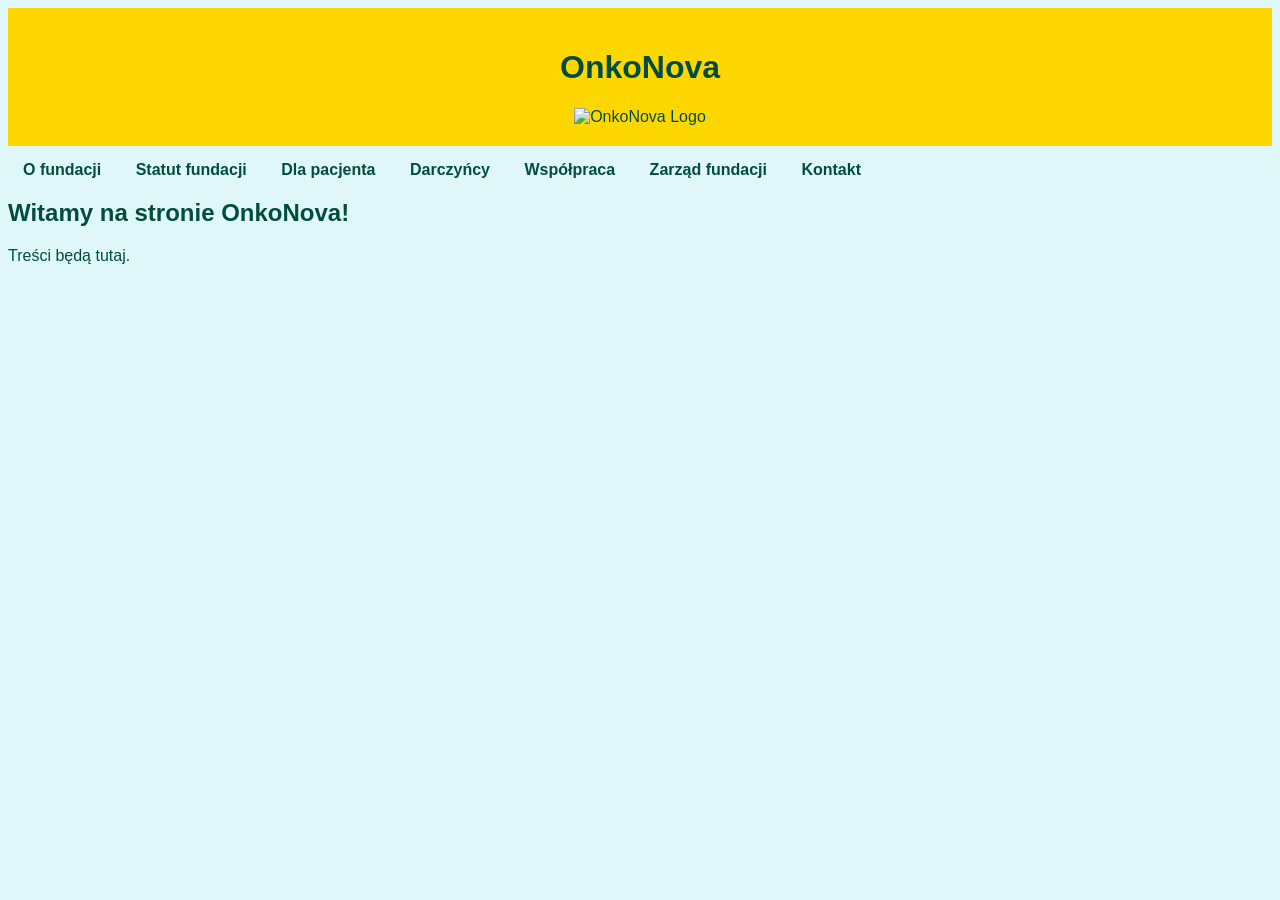
==== index.html @ 29f6d18a "Create initial project structure with index.html" ====
<!DOCTYPE html>
<html lang="pl">
<head>
    <meta charset="UTF-8">
    <meta name="viewport" content="width=device-width, initial-scale=1.0">
    <title>OnkoNova</title>
    <style>
        body {
            font-family: Arial, sans-serif;
            background-color: #E0F7FA; /* Light Teal */
            color: #004D40; /* Dark Teal */
        }
        header {
            background-color: gold;
            padding: 20px;
            text-align: center;
        }
        nav {
            margin: 15px 0;
        }
        nav a {
            margin: 0 15px;
            text-decoration: none;
            color: #004D40; /* Dark Teal */
            font-weight: bold;
        }
        nav a:hover {
            text-decoration: underline;
        }
    </style>
</head>
<body>
    <header>
        <h1>OnkoNova</h1>
        <img src="logo.png" alt="OnkoNova Logo" />
    </header>
    <nav>
        <a href="#fundacja">O fundacji</a>
        <a href="#statut">Statut fundacji</a>
        <a href="#pacjenta">Dla pacjenta</a>
        <a href="#darczyncy">Darczyńcy</a>
        <a href="#wspolpraca">Współpraca</a>
        <a href="#zarzad">Zarząd fundacji</a>
        <a href="#kontakt">Kontakt</a>
    </nav>
    <main>
        <h2>Witamy na stronie OnkoNova!</h2>
        <p>Treści będą tutaj.</p>
    </main>
</body>
</html>
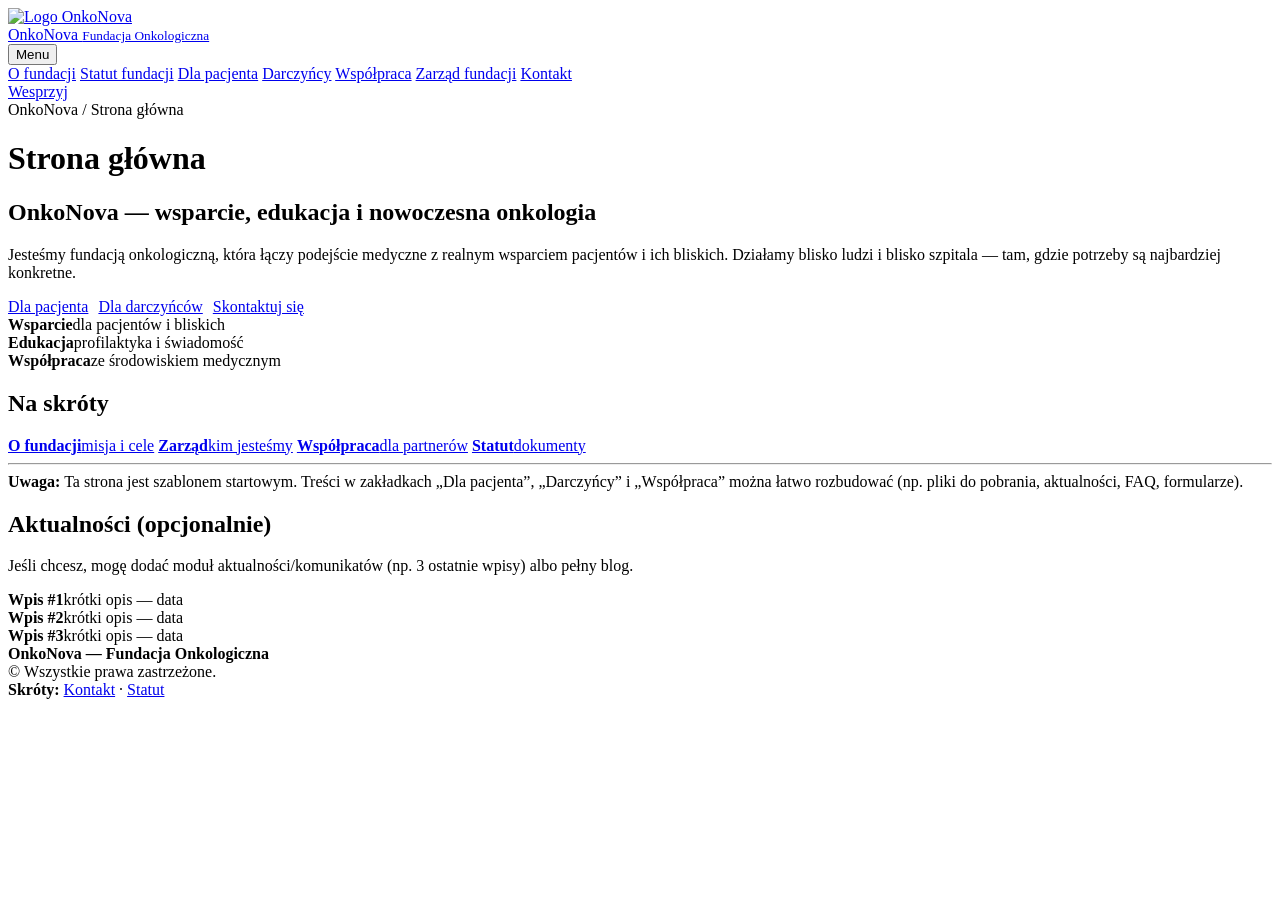
==== commit 15d1dbc1: "Create index.html" ====
--- a/index.html
+++ b/index.html
@@ -1,51 +1,115 @@
-<!DOCTYPE html>
+<!doctype html>
 <html lang="pl">
 <head>
-    <meta charset="UTF-8">
-    <meta name="viewport" content="width=device-width, initial-scale=1.0">
-    <title>OnkoNova</title>
-    <style>
-        body {
-            font-family: Arial, sans-serif;
-            background-color: #E0F7FA; /* Light Teal */
-            color: #004D40; /* Dark Teal */
-        }
-        header {
-            background-color: gold;
-            padding: 20px;
-            text-align: center;
-        }
-        nav {
-            margin: 15px 0;
-        }
-        nav a {
-            margin: 0 15px;
-            text-decoration: none;
-            color: #004D40; /* Dark Teal */
-            font-weight: bold;
-        }
-        nav a:hover {
-            text-decoration: underline;
-        }
-    </style>
+  <meta charset="utf-8" />
+  <meta name="viewport" content="width=device-width, initial-scale=1" />
+  <title>Strona główna — OnkoNova</title>
+  <meta name="description" content="OnkoNova — Fundacja Onkologiczna." />
+  <link rel="icon" href="assets/logo.png" />
+  <link rel="stylesheet" href="assets/styles.css" />
 </head>
 <body>
-    <header>
-        <h1>OnkoNova</h1>
-        <img src="logo.png" alt="OnkoNova Logo" />
-    </header>
-    <nav>
-        <a href="#fundacja">O fundacji</a>
-        <a href="#statut">Statut fundacji</a>
-        <a href="#pacjenta">Dla pacjenta</a>
-        <a href="#darczyncy">Darczyńcy</a>
-        <a href="#wspolpraca">Współpraca</a>
-        <a href="#zarzad">Zarząd fundacji</a>
-        <a href="#kontakt">Kontakt</a>
+  
+<div class="topbar">
+  <div class="container topbar-inner">
+    <a class="brand" href="index.html" aria-label="OnkoNova - strona główna">
+      <img src="assets/logo.png" alt="Logo OnkoNova" />
+      <div class="title">
+        OnkoNova
+        <small>Fundacja Onkologiczna</small>
+      </div>
+    </a>
+
+    <button class="btn mobile-toggle" id="mobileToggle" type="button" aria-label="Menu">Menu</button>
+
+    <nav class="nav" id="nav" aria-label="Główna nawigacja">
+      <a href="about.html">O fundacji</a>
+      <a href="statute.html">Statut fundacji</a>
+      <a href="patient.html">Dla pacjenta</a>
+      <a href="donors.html">Darczyńcy</a>
+      <a href="cooperation.html">Współpraca</a>
+      <a href="board.html">Zarząd fundacji</a>
+      <a href="contact.html">Kontakt</a>
     </nav>
-    <main>
-        <h2>Witamy na stronie OnkoNova!</h2>
-        <p>Treści będą tutaj.</p>
-    </main>
+
+    <div class="actions">
+      <a class="btn primary" href="donors.html">Wesprzyj</a>
+    </div>
+  </div>
+</div>
+
+  <main class="container">
+    <div class="page-title">
+      <div class="breadcrumb">OnkoNova / Strona główna</div>
+      <h1>Strona główna</h1>
+    </div>
+    
+<section class="hero">
+  <div class="card">
+    <h1>OnkoNova — wsparcie, edukacja i nowoczesna onkologia</h1>
+    <p class="lead">
+      Jesteśmy fundacją onkologiczną, która łączy podejście medyczne z realnym wsparciem pacjentów i ich bliskich.
+      Działamy blisko ludzi i blisko szpitala — tam, gdzie potrzeby są najbardziej konkretne.
+    </p>
+    <div style="display:flex; gap:10px; flex-wrap:wrap; margin-top:10px;">
+      <a class="btn primary" href="patient.html">Dla pacjenta</a>
+      <a class="btn" href="donors.html">Dla darczyńców</a>
+      <a class="btn" href="contact.html">Skontaktuj się</a>
+    </div>
+
+    <div class="kpis" aria-label="Najważniejsze obszary działania">
+      <div class="kpi"><b>Wsparcie</b><span>dla pacjentów i bliskich</span></div>
+      <div class="kpi"><b>Edukacja</b><span>profilaktyka i świadomość</span></div>
+      <div class="kpi"><b>Współpraca</b><span>ze środowiskiem medycznym</span></div>
+    </div>
+  </div>
+
+  <div class="card">
+    <h2>Na skróty</h2>
+    <div class="grid2" style="margin-top:12px;">
+      <a class="kpi" href="about.html"><b>O fundacji</b><span>misja i cele</span></a>
+      <a class="kpi" href="board.html"><b>Zarząd</b><span>kim jesteśmy</span></a>
+      <a class="kpi" href="cooperation.html"><b>Współpraca</b><span>dla partnerów</span></a>
+      <a class="kpi" href="statute.html"><b>Statut</b><span>dokumenty</span></a>
+    </div>
+
+    <hr class="sep"/>
+
+    <div class="notice">
+      <b>Uwaga:</b> Ta strona jest szablonem startowym. Treści w zakładkach „Dla pacjenta”, „Darczyńcy” i „Współpraca”
+      można łatwo rozbudować (np. pliki do pobrania, aktualności, FAQ, formularze).
+    </div>
+  </div>
+</section>
+
+<section class="section">
+  <div class="card">
+    <h2>Aktualności (opcjonalnie)</h2>
+    <p>Jeśli chcesz, mogę dodać moduł aktualności/komunikatów (np. 3 ostatnie wpisy) albo pełny blog.</p>
+    <div class="grid3">
+      <div class="kpi"><b>Wpis #1</b><span>krótki opis — data</span></div>
+      <div class="kpi"><b>Wpis #2</b><span>krótki opis — data</span></div>
+      <div class="kpi"><b>Wpis #3</b><span>krótki opis — data</span></div>
+    </div>
+  </div>
+</section>
+
+  </main>
+  
+<footer class="footer">
+  <div class="container">
+    <div class="footgrid">
+      <div>
+        <b>OnkoNova — Fundacja Onkologiczna</b><br/>
+        <span class="small">© <span id="year"></span> Wszystkie prawa zastrzeżone.</span>
+      </div>
+      <div class="small">
+        <div><b>Skróty:</b> <a href="contact.html">Kontakt</a> · <a href="statute.html">Statut</a></div>
+      </div>
+    </div>
+  </div>
+</footer>
+<script src="assets/site.js"></script>
+
 </body>
-</html>+</html>
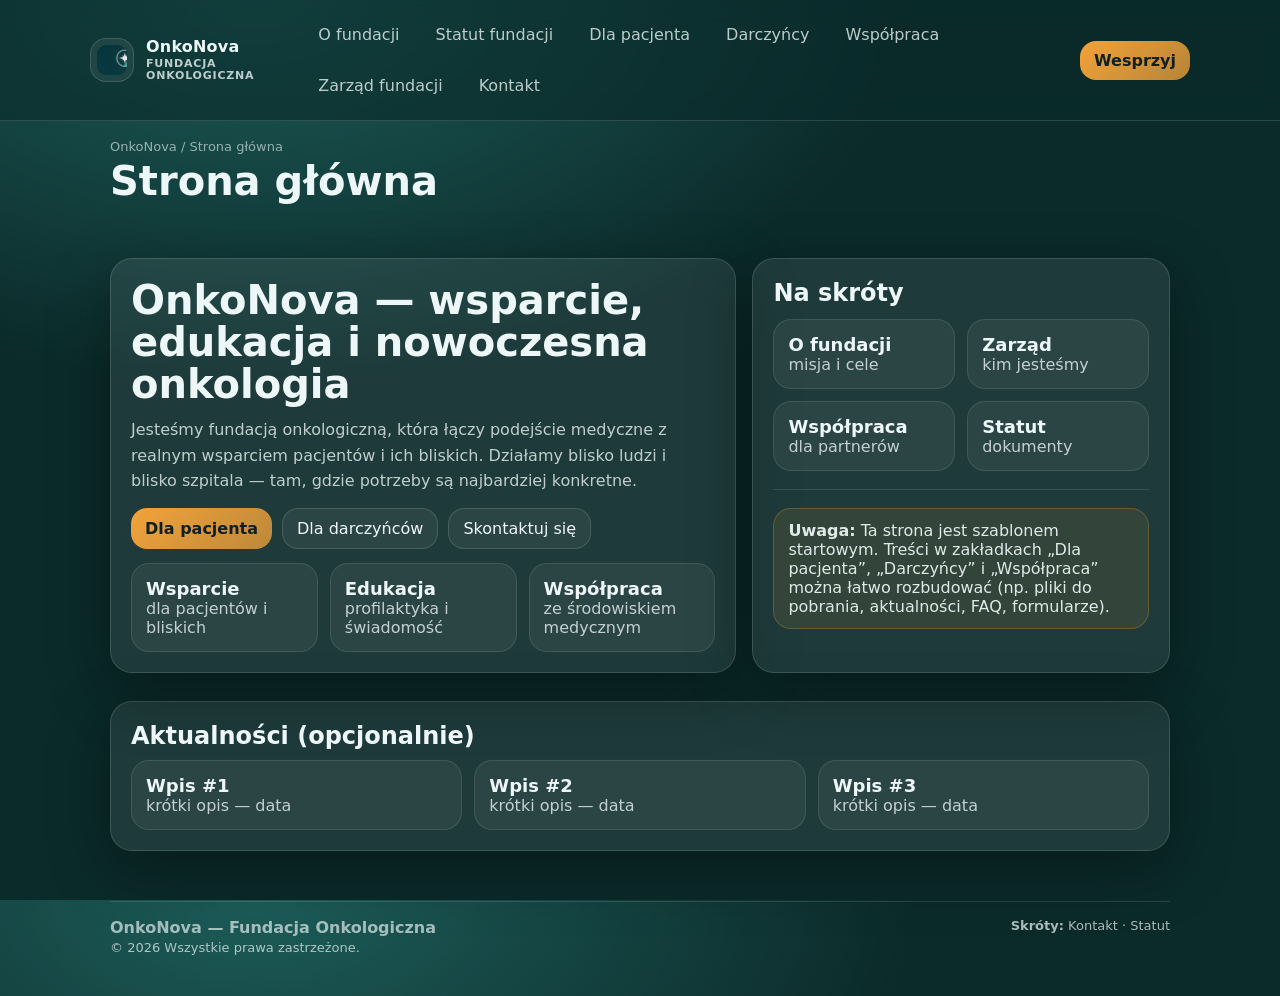
==== commit 5cb66a49: "Update index.html" ====
--- a/index.html
+++ b/index.html
@@ -85,7 +85,6 @@
 <section class="section">
   <div class="card">
     <h2>Aktualności (opcjonalnie)</h2>
-    <p>Jeśli chcesz, mogę dodać moduł aktualności/komunikatów (np. 3 ostatnie wpisy) albo pełny blog.</p>
     <div class="grid3">
       <div class="kpi"><b>Wpis #1</b><span>krótki opis — data</span></div>
       <div class="kpi"><b>Wpis #2</b><span>krótki opis — data</span></div>
--- a/assets/styles.css
+++ b/assets/styles.css
@@ -0,0 +1,252 @@
+:root{
+  --bg:#0b2a2a;              /* deep teal */
+  --bg2:#0f3b3b;             /* teal */
+  --card: rgba(255,255,255,.08);
+  --border: rgba(255,255,255,.14);
+  --text:#eef7f7;
+  --muted: rgba(238,247,247,.78);
+  --accent:#f2a33a;          /* warm orange (partner graphic) */
+  --accent2:#46c2b2;         /* mint/teal highlight */
+  --shadow: 0 18px 60px rgba(0,0,0,.35);
+  --radius: 22px;
+}
+
+*{ box-sizing:border-box; }
+html,body{ height:100%; }
+body{
+  margin:0;
+  font-family: system-ui, -apple-system, Segoe UI, Roboto, Arial, sans-serif;
+  color:var(--text);
+  background:
+    radial-gradient(1200px 700px at 20% 0%, rgba(70,194,178,.25) 0%, rgba(11,42,42,1) 55%),
+    radial-gradient(900px 600px at 95% 15%, rgba(242,163,58,.16) 0%, rgba(11,42,42,0) 55%),
+    linear-gradient(180deg, var(--bg2), var(--bg));
+}
+
+a{ color:inherit; text-decoration:none; }
+.container{ max-width:1100px; margin:0 auto; padding:0 20px; }
+
+.topbar{
+  position: sticky;
+  top: 0;
+  z-index: 100;
+  backdrop-filter: blur(12px);
+  background: rgba(11,42,42,.62);
+  border-bottom: 1px solid var(--border);
+}
+
+.topbar-inner{
+  display:flex;
+  align-items:center;
+  justify-content:space-between;
+  gap:14px;
+  padding:14px 0;
+}
+
+.brand{
+  display:flex;
+  align-items:center;
+  gap:12px;
+  font-weight:800;
+  letter-spacing:.2px;
+}
+.brand img{
+  width:44px; height:44px;
+  border-radius:16px;
+  background: rgba(255,255,255,.07);
+  border: 1px solid var(--border);
+  padding:6px;
+}
+.brand .title{ line-height:1.05; }
+.brand .title small{
+  display:block;
+  font-weight:600;
+  color:var(--muted);
+  letter-spacing:.8px;
+  text-transform:uppercase;
+  font-size:11px;
+  margin-top:3px;
+}
+
+.nav{
+  display:flex;
+  align-items:center;
+  gap:10px;
+  flex-wrap:wrap;
+}
+.nav a{
+  color: var(--muted);
+  padding:10px 12px;
+  border-radius: 14px;
+  border: 1px solid transparent;
+}
+.nav a:hover{
+  color: var(--text);
+  border-color: rgba(255,255,255,.12);
+  background: rgba(255,255,255,.06);
+}
+.nav a.active{
+  color: var(--text);
+  border-color: rgba(242,163,58,.45);
+  background: rgba(242,163,58,.10);
+}
+
+.actions{ display:flex; gap:10px; align-items:center; }
+.btn{
+  display:inline-flex; align-items:center; justify-content:center;
+  padding:10px 14px;
+  border-radius: 16px;
+  border: 1px solid rgba(255,255,255,.14);
+  background: rgba(255,255,255,.06);
+  color: var(--text);
+  cursor:pointer;
+}
+.btn:hover{ background: rgba(255,255,255,.09); }
+.btn.primary{
+  border: none;
+  background: linear-gradient(135deg, var(--accent), rgba(242,163,58,.75));
+  color: #102020;
+  font-weight: 800;
+}
+.btn.primary:hover{ filter: brightness(1.02); }
+
+.mobile-toggle{ display:none; }
+
+.hero{
+  padding: 38px 0 18px;
+  display:grid;
+  grid-template-columns: 1.2fr .8fr;
+  gap: 16px;
+  align-items: stretch;
+}
+.card{
+  background: var(--card);
+  border: 1px solid var(--border);
+  border-radius: var(--radius);
+  box-shadow: var(--shadow);
+  padding: 20px;
+}
+h1{ font-size: 40px; line-height: 1.05; margin: 0 0 12px; }
+h2{ font-size: 24px; margin: 0 0 10px; }
+h3{ font-size: 18px; margin: 0 0 8px; }
+p{ color: var(--muted); line-height: 1.6; margin: 0 0 14px; }
+.lead{ font-size: 16px; }
+
+.kpis{
+  display:grid;
+  grid-template-columns: repeat(3, 1fr);
+  gap: 12px;
+  margin-top: 14px;
+}
+.kpi{
+  background: rgba(255,255,255,.06);
+  border: 1px solid rgba(255,255,255,.10);
+  border-radius: 18px;
+  padding: 14px;
+}
+.kpi b{ display:block; font-size: 18px; }
+.kpi span{ color: var(--muted); }
+
+.grid3{
+  display:grid;
+  grid-template-columns: repeat(3,1fr);
+  gap: 12px;
+}
+.grid2{
+  display:grid;
+  grid-template-columns: repeat(2,1fr);
+  gap: 12px;
+}
+
+.pill{
+  display:inline-flex; align-items:center; gap:8px;
+  padding: 8px 10px;
+  border-radius: 999px;
+  border: 1px solid rgba(255,255,255,.12);
+  background: rgba(255,255,255,.06);
+  color: var(--muted);
+  font-size: 13px;
+}
+.dot{ width:8px; height:8px; border-radius:99px; background: var(--accent2); }
+
+.section{ padding: 10px 0 24px; }
+.page-title{ padding: 18px 0 6px; }
+.breadcrumb{ color: rgba(238,247,247,.60); font-size: 13px; margin: 0 0 6px; }
+
+.list{
+  margin: 0; padding-left: 18px;
+  color: var(--muted);
+  line-height:1.6;
+}
+.list li{ margin: 6px 0; }
+
+.person{
+  display:grid;
+  grid-template-columns: 140px 1fr;
+  gap: 14px;
+  align-items: start;
+}
+
+.avatar{
+  width: 140px;
+  height: 140px;
+  border-radius: 26px;
+  object-fit: cover;
+  border: 1px solid rgba(255,255,255,.12);
+  box-shadow: var(--shadow);
+}
+
+hr.sep{
+  border: none;
+  border-top: 1px solid rgba(255,255,255,.12);
+  margin: 18px 0;
+}
+
+.form{
+  display:grid;
+  grid-template-columns: 1fr 1fr;
+  gap: 12px;
+}
+label{ display:block; font-size: 13px; color: rgba(238,247,247,.75); margin-bottom: 6px; }
+input, textarea{
+  width:100%;
+  border-radius: 16px;
+  padding: 12px 14px;
+  border: 1px solid rgba(255,255,255,.14);
+  background: rgba(255,255,255,.06);
+  color: var(--text);
+  outline: none;
+}
+textarea{ min-height: 120px; resize: vertical; grid-column: 1 / -1; }
+
+.footer{
+  padding: 26px 0 40px;
+  color: rgba(238,247,247,.65);
+}
+.footer .footgrid{
+  display:flex; justify-content:space-between; gap:14px; flex-wrap:wrap;
+  border-top: 1px solid rgba(255,255,255,.12);
+  padding-top: 16px;
+}
+
+.notice{
+  padding: 12px 14px;
+  border-radius: 18px;
+  background: rgba(242,163,58,.10);
+  border: 1px solid rgba(242,163,58,.25);
+  color: rgba(238,247,247,.92);
+}
+.small{ font-size: 13px; color: rgba(238,247,247,.70); }
+
+@media (max-width: 980px){
+  .hero{ grid-template-columns: 1fr; }
+  .kpis{ grid-template-columns: 1fr; }
+  .grid3{ grid-template-columns: 1fr; }
+  .grid2{ grid-template-columns: 1fr; }
+  .form{ grid-template-columns: 1fr; }
+  .person{ grid-template-columns: 1fr; }
+  .avatar{ width: 120px; height: 120px; }
+  .nav{ display:none; width:100%; padding-bottom: 10px; }
+  .nav.open{ display:flex; }
+  .mobile-toggle{ display:inline-flex; }
+}
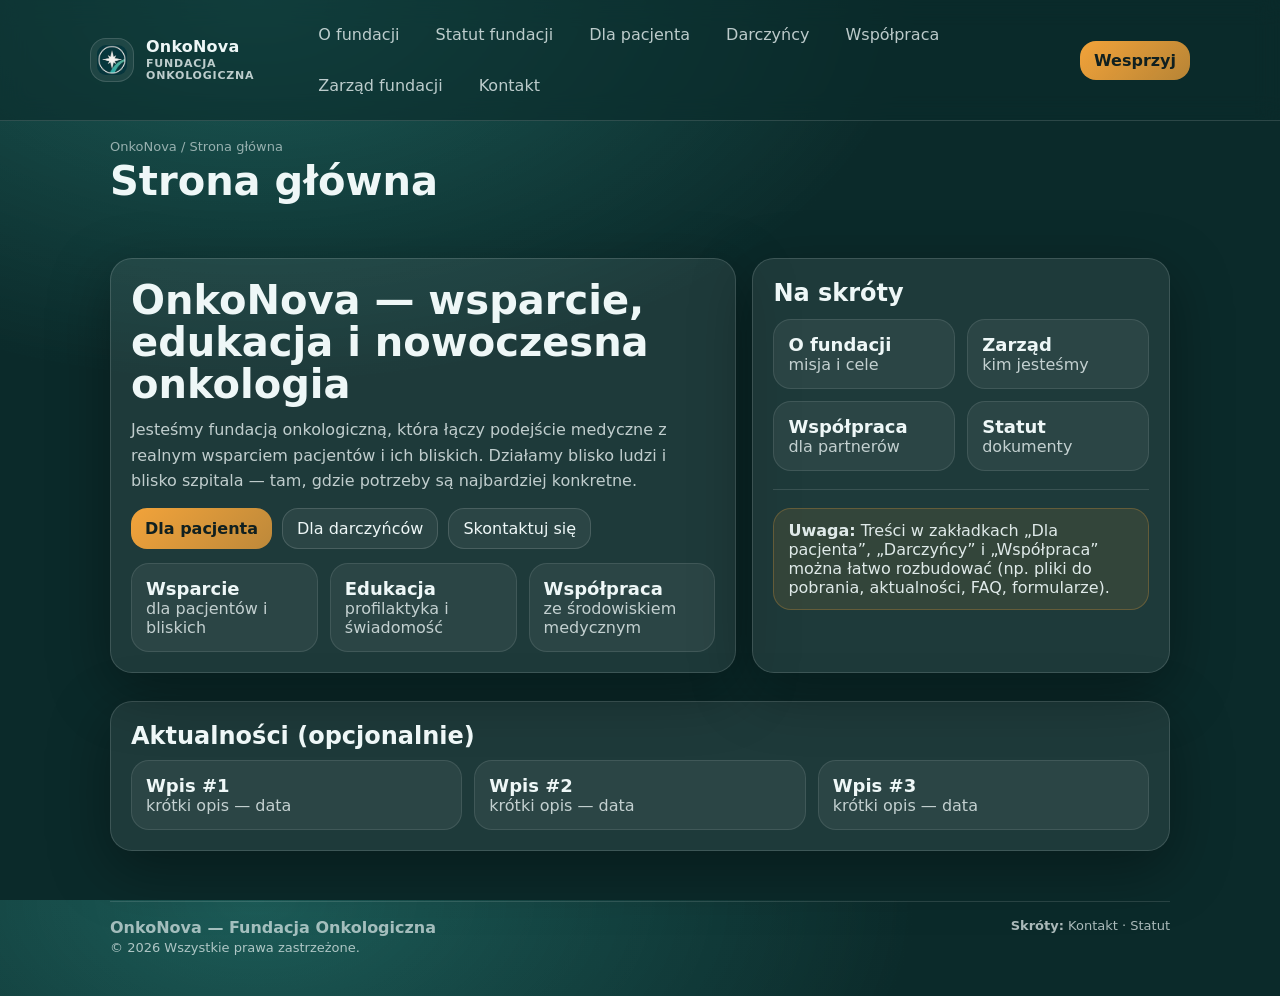
==== commit 588998a6: "Update index.html" ====
--- a/index.html
+++ b/index.html
@@ -76,7 +76,7 @@
     <hr class="sep"/>
 
     <div class="notice">
-      <b>Uwaga:</b> Ta strona jest szablonem startowym. Treści w zakładkach „Dla pacjenta”, „Darczyńcy” i „Współpraca”
+      <b>Uwaga:</b> Treści w zakładkach „Dla pacjenta”, „Darczyńcy” i „Współpraca”
       można łatwo rozbudować (np. pliki do pobrania, aktualności, FAQ, formularze).
     </div>
   </div>
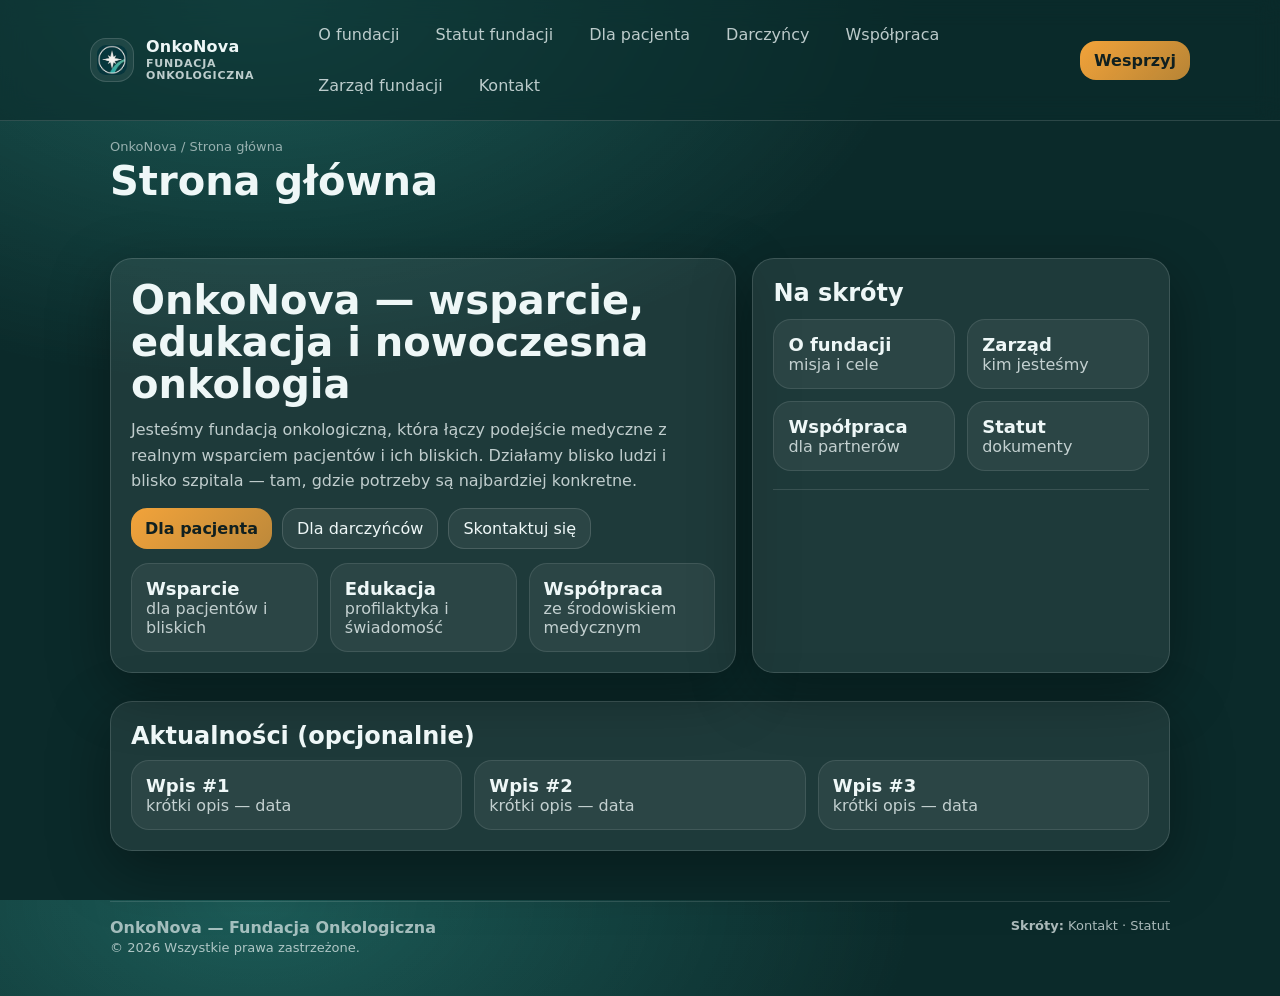
==== commit c59f7454: "Update index.html" ====
--- a/index.html
+++ b/index.html
@@ -74,11 +74,6 @@
     </div>
 
     <hr class="sep"/>
-
-    <div class="notice">
-      <b>Uwaga:</b> Treści w zakładkach „Dla pacjenta”, „Darczyńcy” i „Współpraca”
-      można łatwo rozbudować (np. pliki do pobrania, aktualności, FAQ, formularze).
-    </div>
   </div>
 </section>
 
--- a/assets/styles.css
+++ b/assets/styles.css
@@ -182,18 +182,19 @@
 
 .person{
   display:grid;
-  grid-template-columns: 140px 1fr;
-  gap: 14px;
+  grid-template-columns: 200px 1fr;
+  gap: 16px;
   align-items: start;
 }
 
 .avatar{
-  width: 140px;
-  height: 140px;
+  width: 180px;
+  height: 225px;
   border-radius: 26px;
   object-fit: cover;
   border: 1px solid rgba(255,255,255,.12);
   box-shadow: var(--shadow);
+  display: block;
 }
 
 hr.sep{
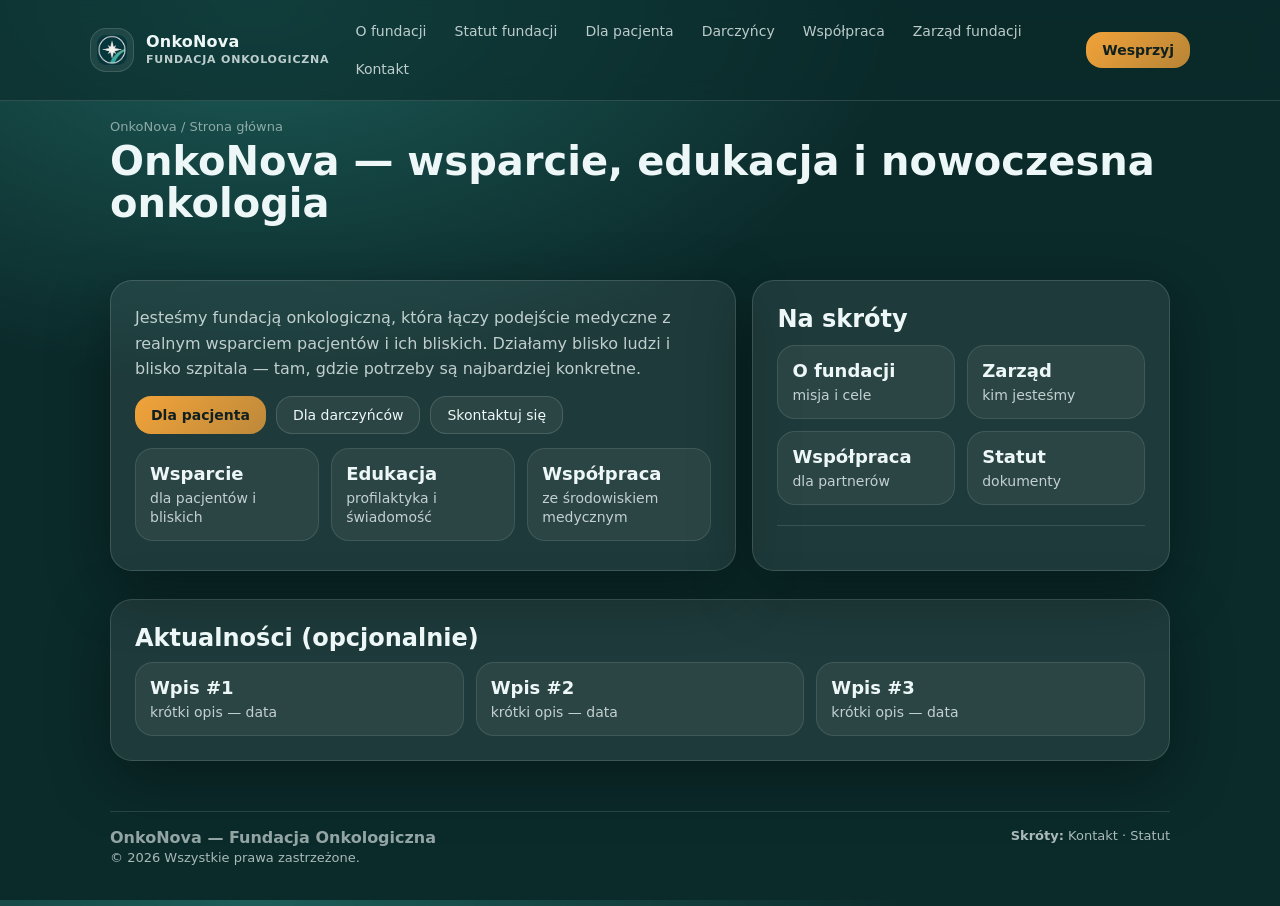
==== commit f3eea78d: "Update index.html" ====
--- a/index.html
+++ b/index.html
@@ -3,25 +3,20 @@
 <head>
   <meta charset="utf-8" />
   <meta name="viewport" content="width=device-width, initial-scale=1" />
-  <title>Strona główna — OnkoNova</title>
-  <meta name="description" content="OnkoNova — Fundacja Onkologiczna." />
+  <title>OnkoNova — Fundacja Onkologiczna</title>
+  <meta name="description" content="OnkoNova — Fundacja Onkologiczna wspierająca pacjentów onkologicznych." />
   <link rel="icon" href="assets/logo.png" />
   <link rel="stylesheet" href="assets/styles.css" />
 </head>
 <body>
-  
+
 <div class="topbar">
   <div class="container topbar-inner">
     <a class="brand" href="index.html" aria-label="OnkoNova - strona główna">
       <img src="assets/logo.png" alt="Logo OnkoNova" />
-      <div class="title">
-        OnkoNova
-        <small>Fundacja Onkologiczna</small>
-      </div>
+      <div class="title">OnkoNova<small>Fundacja Onkologiczna</small></div>
     </a>
-
     <button class="btn mobile-toggle" id="mobileToggle" type="button" aria-label="Menu">Menu</button>
-
     <nav class="nav" id="nav" aria-label="Główna nawigacja">
       <a href="about.html">O fundacji</a>
       <a href="statute.html">Statut fundacji</a>
@@ -31,65 +26,59 @@
       <a href="board.html">Zarząd fundacji</a>
       <a href="contact.html">Kontakt</a>
     </nav>
-
     <div class="actions">
       <a class="btn primary" href="donors.html">Wesprzyj</a>
     </div>
   </div>
 </div>
 
-  <main class="container">
-    <div class="page-title">
-      <div class="breadcrumb">OnkoNova / Strona główna</div>
-      <h1>Strona główna</h1>
-    </div>
-    
-<section class="hero">
-  <div class="card">
+<main class="container">
+  <div class="page-title">
+    <div class="breadcrumb">OnkoNova / Strona główna</div>
     <h1>OnkoNova — wsparcie, edukacja i nowoczesna onkologia</h1>
-    <p class="lead">
-      Jesteśmy fundacją onkologiczną, która łączy podejście medyczne z realnym wsparciem pacjentów i ich bliskich.
-      Działamy blisko ludzi i blisko szpitala — tam, gdzie potrzeby są najbardziej konkretne.
-    </p>
-    <div style="display:flex; gap:10px; flex-wrap:wrap; margin-top:10px;">
-      <a class="btn primary" href="patient.html">Dla pacjenta</a>
-      <a class="btn" href="donors.html">Dla darczyńców</a>
-      <a class="btn" href="contact.html">Skontaktuj się</a>
-    </div>
-
-    <div class="kpis" aria-label="Najważniejsze obszary działania">
-      <div class="kpi"><b>Wsparcie</b><span>dla pacjentów i bliskich</span></div>
-      <div class="kpi"><b>Edukacja</b><span>profilaktyka i świadomość</span></div>
-      <div class="kpi"><b>Współpraca</b><span>ze środowiskiem medycznym</span></div>
-    </div>
   </div>
 
-  <div class="card">
-    <h2>Na skróty</h2>
-    <div class="grid2" style="margin-top:12px;">
-      <a class="kpi" href="about.html"><b>O fundacji</b><span>misja i cele</span></a>
-      <a class="kpi" href="board.html"><b>Zarząd</b><span>kim jesteśmy</span></a>
-      <a class="kpi" href="cooperation.html"><b>Współpraca</b><span>dla partnerów</span></a>
-      <a class="kpi" href="statute.html"><b>Statut</b><span>dokumenty</span></a>
+  <section class="hero">
+    <div class="card">
+      <p class="lead">
+        Jesteśmy fundacją onkologiczną, która łączy podejście medyczne z realnym wsparciem pacjentów i ich bliskich.
+        Działamy blisko ludzi i blisko szpitala — tam, gdzie potrzeby są najbardziej konkretne.
+      </p>
+      <div style="display:flex; gap:10px; flex-wrap:wrap; margin-top:10px;">
+        <a class="btn primary" href="patient.html">Dla pacjenta</a>
+        <a class="btn" href="donors.html">Dla darczyńców</a>
+        <a class="btn" href="contact.html">Skontaktuj się</a>
+      </div>
+      <div class="kpis" aria-label="Najważniejsze obszary działania">
+        <div class="kpi"><b>Wsparcie</b><span>dla pacjentów i bliskich</span></div>
+        <div class="kpi"><b>Edukacja</b><span>profilaktyka i świadomość</span></div>
+        <div class="kpi"><b>Współpraca</b><span>ze środowiskiem medycznym</span></div>
+      </div>
     </div>
+    <div class="card">
+      <h2>Na skróty</h2>
+      <div class="grid2" style="margin-top:12px;">
+        <a class="kpi" href="about.html"><b>O fundacji</b><span>misja i cele</span></a>
+        <a class="kpi" href="board.html"><b>Zarząd</b><span>kim jesteśmy</span></a>
+        <a class="kpi" href="cooperation.html"><b>Współpraca</b><span>dla partnerów</span></a>
+        <a class="kpi" href="statute.html"><b>Statut</b><span>dokumenty</span></a>
+      </div>
+      <hr class="sep"/>
+    </div>
+  </section>
 
-    <hr class="sep"/>
-  </div>
-</section>
+  <section class="section">
+    <div class="card">
+      <h2>Aktualności (opcjonalnie)</h2>
+      <div class="grid3">
+        <div class="kpi"><b>Wpis #1</b><span>krótki opis — data</span></div>
+        <div class="kpi"><b>Wpis #2</b><span>krótki opis — data</span></div>
+        <div class="kpi"><b>Wpis #3</b><span>krótki opis — data</span></div>
+      </div>
+    </div>
+  </section>
+</main>
 
-<section class="section">
-  <div class="card">
-    <h2>Aktualności (opcjonalnie)</h2>
-    <div class="grid3">
-      <div class="kpi"><b>Wpis #1</b><span>krótki opis — data</span></div>
-      <div class="kpi"><b>Wpis #2</b><span>krótki opis — data</span></div>
-      <div class="kpi"><b>Wpis #3</b><span>krótki opis — data</span></div>
-    </div>
-  </div>
-</section>
-
-  </main>
-  
 <footer class="footer">
   <div class="container">
     <div class="footgrid">
@@ -98,12 +87,12 @@
         <span class="small">© <span id="year"></span> Wszystkie prawa zastrzeżone.</span>
       </div>
       <div class="small">
-        <div><b>Skróty:</b> <a href="contact.html">Kontakt</a> · <a href="statute.html">Statut</a></div>
+        <b>Skróty:</b> <a href="contact.html">Kontakt</a> · <a href="statute.html">Statut</a>
       </div>
     </div>
   </div>
 </footer>
+
 <script src="assets/site.js"></script>
-
 </body>
 </html>
--- a/assets/styles.css
+++ b/assets/styles.css
@@ -1,32 +1,36 @@
-:root{
-  --bg:#0b2a2a;              /* deep teal */
-  --bg2:#0f3b3b;             /* teal */
-  --card: rgba(255,255,255,.08);
+:root {
+  --bg:     #0b2a2a;
+  --bg2:    #0f3b3b;
+  --card:   rgba(255,255,255,.08);
   --border: rgba(255,255,255,.14);
-  --text:#eef7f7;
-  --muted: rgba(238,247,247,.78);
-  --accent:#f2a33a;          /* warm orange (partner graphic) */
-  --accent2:#46c2b2;         /* mint/teal highlight */
+  --text:   #eef7f7;
+  --muted:  rgba(238,247,247,.78);
+  --accent: #f2a33a;
+  --accent2:#46c2b2;
   --shadow: 0 18px 60px rgba(0,0,0,.35);
   --radius: 22px;
 }
 
-*{ box-sizing:border-box; }
-html,body{ height:100%; }
-body{
-  margin:0;
+*, *::before, *::after { box-sizing: border-box; }
+
+html, body { height: 100%; }
+
+body {
+  margin: 0;
   font-family: system-ui, -apple-system, Segoe UI, Roboto, Arial, sans-serif;
-  color:var(--text);
+  color: var(--text);
   background:
     radial-gradient(1200px 700px at 20% 0%, rgba(70,194,178,.25) 0%, rgba(11,42,42,1) 55%),
     radial-gradient(900px 600px at 95% 15%, rgba(242,163,58,.16) 0%, rgba(11,42,42,0) 55%),
     linear-gradient(180deg, var(--bg2), var(--bg));
 }
 
-a{ color:inherit; text-decoration:none; }
-.container{ max-width:1100px; margin:0 auto; padding:0 20px; }
-
-.topbar{
+a { color: inherit; text-decoration: none; }
+
+.container { max-width: 1100px; margin: 0 auto; padding: 0 20px; }
+
+/* ── Topbar ── */
+.topbar {
   position: sticky;
   top: 0;
   z-index: 100;
@@ -35,159 +39,193 @@
   border-bottom: 1px solid var(--border);
 }
 
-.topbar-inner{
-  display:flex;
-  align-items:center;
-  justify-content:space-between;
-  gap:14px;
-  padding:14px 0;
-}
-
-.brand{
-  display:flex;
-  align-items:center;
-  gap:12px;
-  font-weight:800;
-  letter-spacing:.2px;
-}
-.brand img{
-  width:44px; height:44px;
-  border-radius:16px;
+.topbar-inner {
+  display: flex;
+  align-items: center;
+  justify-content: space-between;
+  gap: 14px;
+  padding: 14px 0;
+}
+
+.brand {
+  display: flex;
+  align-items: center;
+  gap: 12px;
+  font-weight: 800;
+  letter-spacing: .2px;
+  flex-shrink: 0;
+}
+
+.brand img {
+  width: 44px;
+  height: 44px;
+  border-radius: 16px;
   background: rgba(255,255,255,.07);
   border: 1px solid var(--border);
-  padding:6px;
-}
-.brand .title{ line-height:1.05; }
-.brand .title small{
-  display:block;
-  font-weight:600;
-  color:var(--muted);
-  letter-spacing:.8px;
-  text-transform:uppercase;
-  font-size:11px;
-  margin-top:3px;
-}
-
-.nav{
-  display:flex;
-  align-items:center;
-  gap:10px;
-  flex-wrap:wrap;
-}
-.nav a{
+  padding: 6px;
+}
+
+.brand .title { line-height: 1.05; }
+
+.brand .title small {
+  display: block;
+  font-weight: 600;
   color: var(--muted);
-  padding:10px 12px;
+  letter-spacing: .8px;
+  text-transform: uppercase;
+  font-size: 11px;
+  margin-top: 3px;
+}
+
+.nav {
+  display: flex;
+  align-items: center;
+  gap: 4px;
+  flex-wrap: wrap;
+}
+
+.nav a {
+  color: var(--muted);
+  padding: 8px 11px;
   border-radius: 14px;
   border: 1px solid transparent;
-}
-.nav a:hover{
+  font-size: 14px;
+  transition: background .15s, border-color .15s, color .15s;
+}
+
+.nav a:hover {
   color: var(--text);
   border-color: rgba(255,255,255,.12);
   background: rgba(255,255,255,.06);
 }
-.nav a.active{
+
+.nav a.active {
   color: var(--text);
   border-color: rgba(242,163,58,.45);
   background: rgba(242,163,58,.10);
 }
 
-.actions{ display:flex; gap:10px; align-items:center; }
-.btn{
-  display:inline-flex; align-items:center; justify-content:center;
-  padding:10px 14px;
+.actions { display: flex; gap: 10px; align-items: center; flex-shrink: 0; }
+
+/* ── Buttons ── */
+.btn {
+  display: inline-flex;
+  align-items: center;
+  justify-content: center;
+  padding: 10px 16px;
   border-radius: 16px;
   border: 1px solid rgba(255,255,255,.14);
   background: rgba(255,255,255,.06);
   color: var(--text);
-  cursor:pointer;
-}
-.btn:hover{ background: rgba(255,255,255,.09); }
-.btn.primary{
+  cursor: pointer;
+  font-size: 14px;
+  transition: background .15s, filter .15s;
+}
+
+.btn:hover { background: rgba(255,255,255,.11); }
+
+.btn.primary {
   border: none;
   background: linear-gradient(135deg, var(--accent), rgba(242,163,58,.75));
   color: #102020;
   font-weight: 800;
 }
-.btn.primary:hover{ filter: brightness(1.02); }
-
-.mobile-toggle{ display:none; }
-
-.hero{
+
+.btn.primary:hover { filter: brightness(1.06); }
+
+.mobile-toggle { display: none; }
+
+/* ── Layout ── */
+.hero {
   padding: 38px 0 18px;
-  display:grid;
+  display: grid;
   grid-template-columns: 1.2fr .8fr;
   gap: 16px;
   align-items: stretch;
 }
-.card{
+
+.card {
   background: var(--card);
   border: 1px solid var(--border);
   border-radius: var(--radius);
   box-shadow: var(--shadow);
-  padding: 20px;
-}
-h1{ font-size: 40px; line-height: 1.05; margin: 0 0 12px; }
-h2{ font-size: 24px; margin: 0 0 10px; }
-h3{ font-size: 18px; margin: 0 0 8px; }
-p{ color: var(--muted); line-height: 1.6; margin: 0 0 14px; }
-.lead{ font-size: 16px; }
-
-.kpis{
-  display:grid;
-  grid-template-columns: repeat(3, 1fr);
+  padding: 24px;
+}
+
+.grid2 { display: grid; grid-template-columns: repeat(2,1fr); gap: 12px; }
+.grid3 { display: grid; grid-template-columns: repeat(3,1fr); gap: 12px; }
+
+/* ── Typography ── */
+h1 { font-size: 40px; line-height: 1.05; margin: 0 0 12px; }
+h2 { font-size: 24px; margin: 0 0 10px; }
+h3 { font-size: 18px; margin: 0 0 8px; }
+p  { color: var(--muted); line-height: 1.6; margin: 0 0 14px; }
+p:last-child { margin-bottom: 0; }
+
+.lead { font-size: 16px; }
+.small { font-size: 13px; color: rgba(238,247,247,.70); }
+
+/* ── KPI cards ── */
+.kpis {
+  display: grid;
+  grid-template-columns: repeat(3,1fr);
   gap: 12px;
   margin-top: 14px;
 }
-.kpi{
+
+.kpi {
   background: rgba(255,255,255,.06);
   border: 1px solid rgba(255,255,255,.10);
   border-radius: 18px;
   padding: 14px;
-}
-.kpi b{ display:block; font-size: 18px; }
-.kpi span{ color: var(--muted); }
-
-.grid3{
-  display:grid;
-  grid-template-columns: repeat(3,1fr);
-  gap: 12px;
-}
-.grid2{
-  display:grid;
-  grid-template-columns: repeat(2,1fr);
-  gap: 12px;
-}
-
-.pill{
-  display:inline-flex; align-items:center; gap:8px;
-  padding: 8px 10px;
-  border-radius: 999px;
-  border: 1px solid rgba(255,255,255,.12);
-  background: rgba(255,255,255,.06);
+  transition: background .15s;
+}
+
+a.kpi:hover {
+  background: rgba(255,255,255,.10);
+  border-color: rgba(255,255,255,.18);
+}
+
+.kpi b { display: block; font-size: 18px; margin-bottom: 4px; }
+.kpi span { color: var(--muted); font-size: 14px; }
+
+/* ── Misc ── */
+.section { padding: 10px 0 24px; }
+.page-title { padding: 18px 0 6px; }
+.breadcrumb { color: rgba(238,247,247,.55); font-size: 13px; margin: 0 0 6px; }
+
+hr.sep {
+  border: none;
+  border-top: 1px solid rgba(255,255,255,.12);
+  margin: 20px 0;
+}
+
+.list {
+  margin: 0 0 14px;
+  padding-left: 20px;
   color: var(--muted);
-  font-size: 13px;
-}
-.dot{ width:8px; height:8px; border-radius:99px; background: var(--accent2); }
-
-.section{ padding: 10px 0 24px; }
-.page-title{ padding: 18px 0 6px; }
-.breadcrumb{ color: rgba(238,247,247,.60); font-size: 13px; margin: 0 0 6px; }
-
-.list{
-  margin: 0; padding-left: 18px;
-  color: var(--muted);
-  line-height:1.6;
-}
-.list li{ margin: 6px 0; }
-
-.person{
-  display:grid;
+  line-height: 1.7;
+}
+.list li { margin: 6px 0; }
+
+.notice {
+  padding: 12px 16px;
+  border-radius: 18px;
+  background: rgba(242,163,58,.10);
+  border: 1px solid rgba(242,163,58,.28);
+  color: rgba(238,247,247,.92);
+  font-size: 14px;
+}
+
+/* ── Board / person ── */
+.person {
+  display: grid;
   grid-template-columns: 200px 1fr;
-  gap: 16px;
+  gap: 20px;
   align-items: start;
 }
 
-.avatar{
+.avatar {
   width: 180px;
   height: 225px;
   border-radius: 26px;
@@ -197,57 +235,140 @@
   display: block;
 }
 
-hr.sep{
-  border: none;
-  border-top: 1px solid rgba(255,255,255,.12);
-  margin: 18px 0;
-}
-
-.form{
-  display:grid;
-  grid-template-columns: 1fr 1fr;
-  gap: 12px;
-}
-label{ display:block; font-size: 13px; color: rgba(238,247,247,.75); margin-bottom: 6px; }
-input, textarea{
-  width:100%;
-  border-radius: 16px;
+/* ── Forms ── */
+.form {
+  display: grid;
+  grid-template-columns: repeat(2, minmax(0,1fr));
+  gap: 16px;
+}
+
+.form .full { grid-column: 1 / -1; }
+
+label {
+  display: block;
+  font-size: 13px;
+  color: rgba(238,247,247,.75);
+  margin-bottom: 6px;
+}
+
+input, textarea {
+  width: 100%;
+  border-radius: 14px;
   padding: 12px 14px;
   border: 1px solid rgba(255,255,255,.14);
   background: rgba(255,255,255,.06);
   color: var(--text);
   outline: none;
-}
-textarea{ min-height: 120px; resize: vertical; grid-column: 1 / -1; }
-
-.footer{
+  font-size: 14px;
+  font-family: inherit;
+  transition: border-color .15s, background .15s;
+}
+
+input:focus, textarea:focus {
+  border-color: rgba(242,163,58,.5);
+  background: rgba(255,255,255,.09);
+}
+
+textarea {
+  min-height: 120px;
+  resize: vertical;
+}
+
+.form-actions {
+  display: flex;
+  align-items: center;
+  gap: 14px;
+  flex-wrap: wrap;
+  margin-top: 4px;
+}
+
+.form-hint { margin: 0; font-size: 13px; opacity: .8; }
+
+/* Consent */
+label.consent-box {
+  grid-column: 1 / -1;
+  display: flex;
+  flex-direction: row;
+  align-items: flex-start;
+  gap: 12px;
+  width: 100%;
+  padding: 12px 14px;
+  border-radius: 14px;
+  background: rgba(255,255,255,.06);
+  border: 1px solid rgba(255,255,255,.10);
+  margin-bottom: 0;
+  cursor: pointer;
+  transition: background .15s, border-color .15s;
+}
+
+label.consent-box:hover {
+  border-color: rgba(255,255,255,.20);
+  background: rgba(255,255,255,.09);
+}
+
+label.consent-box input[type="checkbox"] {
+  flex: 0 0 auto;
+  width: auto;
+  margin: 3px 0 0 0;
+  transform: scale(1.15);
+  cursor: pointer;
+  accent-color: var(--accent);
+}
+
+label.consent-box .consent-text {
+  display: block;
+  min-width: 0;
+  line-height: 1.5;
+  font-size: 13px;
+  color: rgba(238,247,247,.75);
+  overflow-wrap: anywhere;
+}
+
+label.consent-box .consent-text a {
+  color: var(--accent);
+  text-decoration: underline;
+  text-underline-offset: 3px;
+}
+
+.form-note {
+  margin-top: 14px;
+  padding: 10px 14px;
+  border-radius: 12px;
+  border: 1px solid rgba(255,255,255,.08);
+  background: rgba(0,0,0,.15);
+  font-size: 13px;
+  color: rgba(238,247,247,.60);
+}
+
+/* ── Footer ── */
+.footer {
   padding: 26px 0 40px;
-  color: rgba(238,247,247,.65);
-}
-.footer .footgrid{
-  display:flex; justify-content:space-between; gap:14px; flex-wrap:wrap;
+  color: rgba(238,247,247,.60);
+}
+
+.footer .footgrid {
+  display: flex;
+  justify-content: space-between;
+  gap: 14px;
+  flex-wrap: wrap;
   border-top: 1px solid rgba(255,255,255,.12);
   padding-top: 16px;
 }
 
-.notice{
-  padding: 12px 14px;
-  border-radius: 18px;
-  background: rgba(242,163,58,.10);
-  border: 1px solid rgba(242,163,58,.25);
-  color: rgba(238,247,247,.92);
-}
-.small{ font-size: 13px; color: rgba(238,247,247,.70); }
-
-@media (max-width: 980px){
-  .hero{ grid-template-columns: 1fr; }
-  .kpis{ grid-template-columns: 1fr; }
-  .grid3{ grid-template-columns: 1fr; }
-  .grid2{ grid-template-columns: 1fr; }
-  .form{ grid-template-columns: 1fr; }
-  .person{ grid-template-columns: 1fr; }
-  .avatar{ width: 120px; height: 120px; }
-  .nav{ display:none; width:100%; padding-bottom: 10px; }
-  .nav.open{ display:flex; }
-  .mobile-toggle{ display:inline-flex; }
-}
+/* ── Responsive ── */
+@media (max-width: 980px) {
+  .hero          { grid-template-columns: 1fr; padding-top: 24px; }
+  .kpis          { grid-template-columns: 1fr; }
+  .grid3         { grid-template-columns: 1fr; }
+  .grid2         { grid-template-columns: 1fr; }
+  .form          { grid-template-columns: 1fr; }
+  .person        { grid-template-columns: 1fr; }
+  .avatar        { width: 110px; height: 110px; border-radius: 18px; }
+
+  .nav           { display: none; flex-direction: column; align-items: flex-start; width: 100%; padding-bottom: 10px; }
+  .nav.open      { display: flex; }
+  .mobile-toggle { display: inline-flex; }
+
+  h1 { font-size: 30px; }
+  h2 { font-size: 20px; }
+}
